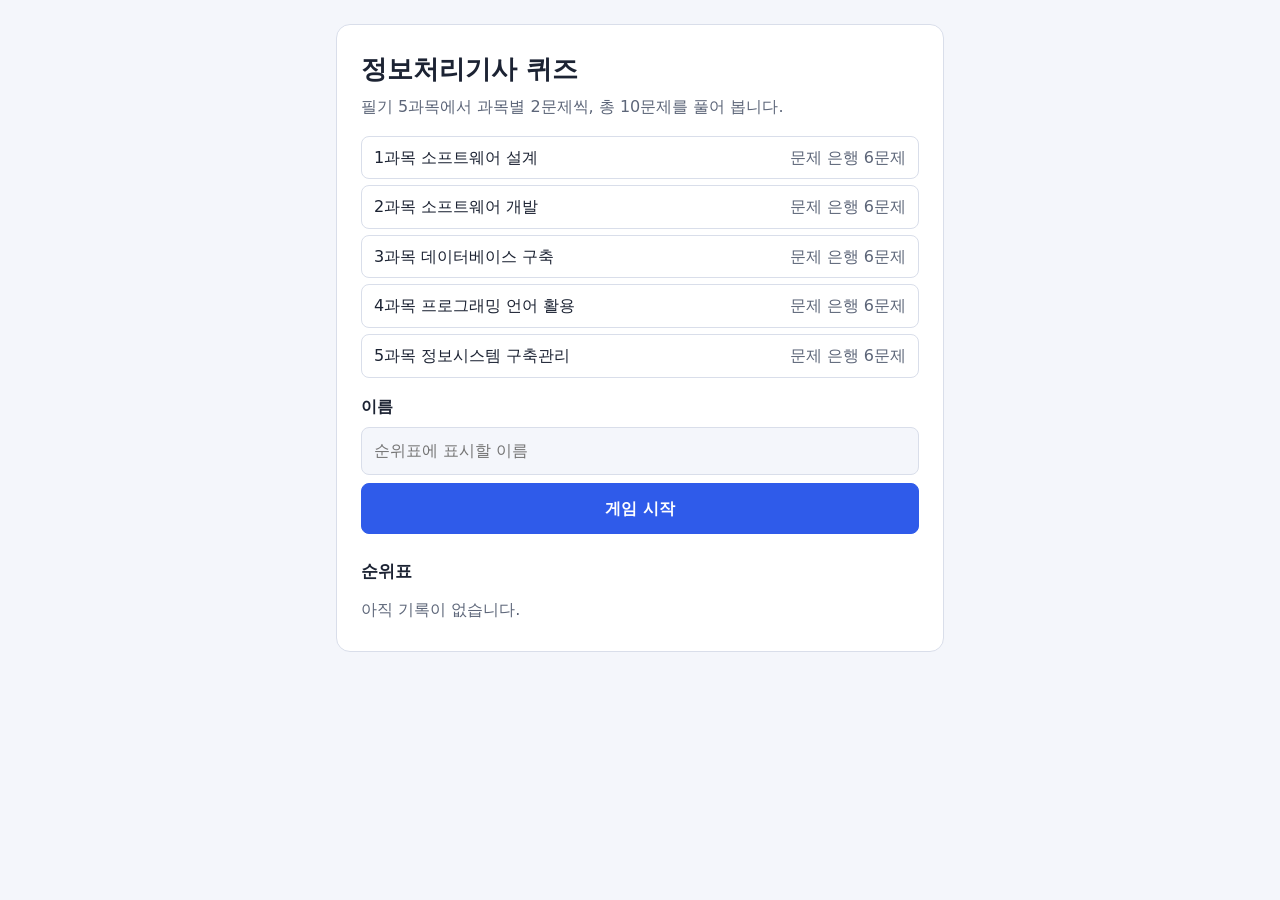
==== Study-03/index.html @ bbe4063f "정보처리기사 퀴즈 게임(Study-03) 추가: 5과목 30문제, 해설·순위표, 검증 가이드라인" ====
<!DOCTYPE html>
<html lang="ko">
<head>
  <meta charset="UTF-8">
  <meta name="viewport" content="width=device-width, initial-scale=1">
  <title>정보처리기사 퀴즈</title>
  <link rel="stylesheet" href="css/style.css">
</head>
<body>
  <main class="app">
    <!-- 시작 화면 -->
    <section id="screen-start" class="screen">
      <h1>정보처리기사 퀴즈</h1>
      <p class="lead">필기 5과목에서 과목별 2문제씩, 총 10문제를 풀어 봅니다.</p>
      <ul class="cat-list" id="cat-list"></ul>
      <form id="start-form" class="start-form">
        <label for="player-name">이름</label>
        <input id="player-name" type="text" maxlength="12" placeholder="순위표에 표시할 이름" autocomplete="off">
        <button type="submit" class="btn primary">게임 시작</button>
      </form>
      <h2>순위표</h2>
      <ol id="ranking-start" class="ranking"></ol>
    </section>

    <!-- 퀴즈 화면 -->
    <section id="screen-quiz" class="screen" hidden>
      <div class="quiz-head">
        <span id="quiz-progress">1 / 10</span>
        <span id="quiz-category" class="badge"></span>
        <span id="quiz-score">0점</span>
      </div>
      <div class="bar"><div id="quiz-bar" class="bar-fill"></div></div>
      <h2 id="quiz-question" class="question"></h2>
      <pre id="quiz-code" class="code" hidden></pre>
      <ul id="quiz-choices" class="choices"></ul>
      <div id="quiz-feedback" class="feedback" role="status" aria-live="polite" hidden>
        <strong id="feedback-title"></strong>
        <p id="feedback-text"></p>
      </div>
      <button id="btn-next" class="btn primary" hidden>다음 문제</button>
    </section>

    <!-- 결과 화면 -->
    <section id="screen-result" class="screen" hidden>
      <h1>결과</h1>
      <p id="result-summary" class="big"></p>
      <h2>과목별 정답</h2>
      <ul id="result-cats" class="cat-list"></ul>
      <h2>틀린 문제</h2>
      <ul id="result-wrong" class="wrong-list"></ul>
      <h2>순위표</h2>
      <ol id="ranking-result" class="ranking"></ol>
      <button id="btn-retry" class="btn primary">다시 도전</button>
    </section>
  </main>

  <script src="js/questions.js"></script>
  <script src="js/quiz-core.js"></script>
  <script src="js/app.js"></script>
</body>
</html>
---- Study-03/css/style.css ----
:root {
  --bg: #f4f6fb;
  --card: #ffffff;
  --text: #1c2333;
  --muted: #5d6679;
  --line: #d9deea;
  --accent: #2f5bea;
  --accent-text: #ffffff;
  --ok: #17803d;
  --ok-bg: #e4f6ea;
  --bad: #b42318;
  --bad-bg: #fde9e7;
}
@media (prefers-color-scheme: dark) {
  :root {
    --bg: #12151d;
    --card: #1b2030;
    --text: #e8ebf4;
    --muted: #a0a8bd;
    --line: #32394f;
    --accent: #7b9bff;
    --accent-text: #0d1226;
    --ok: #62d68a;
    --ok-bg: #16301f;
    --bad: #ff8f84;
    --bad-bg: #3a1c19;
  }
}

* { box-sizing: border-box; }
body {
  margin: 0;
  background: var(--bg);
  color: var(--text);
  font-family: "Malgun Gothic", "Apple SD Gothic Neo", system-ui, sans-serif;
  line-height: 1.6;
}
.app {
  max-width: 640px;
  margin: 0 auto;
  padding: 24px 16px 48px;
}
.screen {
  background: var(--card);
  border: 1px solid var(--line);
  border-radius: 14px;
  padding: 24px;
}
[hidden] { display: none !important; }
h1 { margin: 0 0 4px; font-size: 1.6rem; }
h2 { margin: 24px 0 8px; font-size: 1.05rem; }
.lead { margin: 0 0 16px; color: var(--muted); }

.cat-list { list-style: none; padding: 0; margin: 0 0 16px; display: grid; gap: 6px; }
.cat-list li {
  display: flex; justify-content: space-between;
  padding: 8px 12px; border: 1px solid var(--line); border-radius: 8px;
}
.cat-list .muted { color: var(--muted); }

.start-form { display: grid; gap: 8px; }
.start-form label { font-weight: 600; }
.start-form input {
  padding: 10px 12px; font: inherit; color: inherit; background: var(--bg);
  border: 1px solid var(--line); border-radius: 8px;
}

.btn {
  font: inherit; font-weight: 600; cursor: pointer;
  padding: 12px 18px; border-radius: 8px; border: 1px solid var(--line);
  background: var(--card); color: var(--text);
}
.btn.primary { background: var(--accent); color: var(--accent-text); border-color: var(--accent); }
.btn:focus-visible, .choice:focus-visible, input:focus-visible { outline: 3px solid var(--accent); outline-offset: 2px; }
#btn-next, #btn-retry { margin-top: 16px; width: 100%; }

.quiz-head { display: flex; justify-content: space-between; align-items: center; gap: 8px; font-weight: 600; }
.badge {
  padding: 2px 10px; border-radius: 999px; font-size: .85rem;
  border: 1px solid var(--accent); color: var(--accent);
}
.bar { height: 6px; background: var(--line); border-radius: 3px; margin: 10px 0 4px; overflow: hidden; }
.bar-fill { height: 100%; width: 0; background: var(--accent); transition: width .25s; }
.question { margin: 20px 0 12px; font-size: 1.15rem; line-height: 1.5; }
.code {
  margin: 0 0 12px; padding: 12px 14px; overflow-x: auto;
  background: var(--bg); border: 1px solid var(--line); border-radius: 8px;
  font: .9rem/1.5 Consolas, "D2Coding", monospace;
}

.choices { list-style: none; padding: 0; margin: 0; display: grid; gap: 8px; }
.choice {
  width: 100%; text-align: left; font: inherit; color: inherit; cursor: pointer;
  padding: 12px 14px; border-radius: 8px; border: 1px solid var(--line); background: var(--card);
  display: flex; gap: 10px;
}
.choice:hover:not(:disabled) { border-color: var(--accent); }
.choice .no { font-weight: 700; color: var(--muted); min-width: 1.2em; }
.choice:disabled { cursor: default; }
/* 색만으로 구분하지 않도록 ✔/✖ 표시를 함께 붙인다 */
.choice.correct { background: var(--ok-bg); border-color: var(--ok); }
.choice.correct::after { content: "✔ 정답"; margin-left: auto; color: var(--ok); font-weight: 700; }
.choice.wrong { background: var(--bad-bg); border-color: var(--bad); }
.choice.wrong::after { content: "✖ 내가 고른 답"; margin-left: auto; color: var(--bad); font-weight: 700; }

.feedback { margin-top: 16px; padding: 12px 14px; border-radius: 8px; }
.feedback.ok { background: var(--ok-bg); color: var(--ok); }
.feedback.bad { background: var(--bad-bg); color: var(--bad); }
.feedback p { margin: 4px 0 0; color: var(--text); }

.big { font-size: 1.3rem; font-weight: 700; margin: 8px 0; }
.wrong-list { padding-left: 18px; margin: 0; display: grid; gap: 10px; }
.wrong-list .ans { color: var(--ok); font-weight: 600; }
.wrong-list small { color: var(--muted); display: block; }

.ranking { padding-left: 24px; margin: 0; }
.ranking li { padding: 4px 0; }
.ranking .me { font-weight: 700; color: var(--accent); }
.ranking .meta { color: var(--muted); font-size: .9rem; }
.empty { color: var(--muted); list-style: none; margin-left: -24px; }

@media (prefers-reduced-motion: reduce) { .bar-fill { transition: none; } }
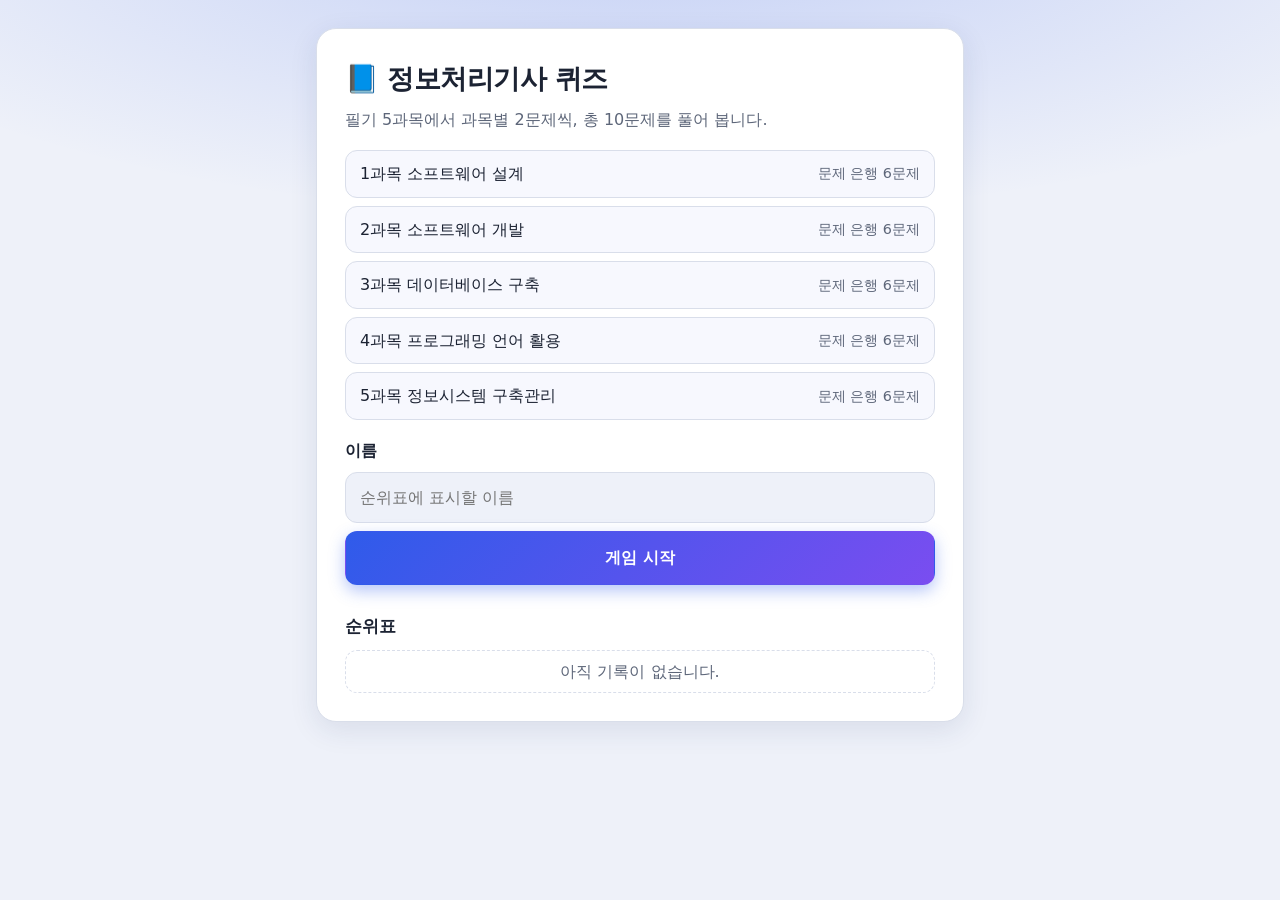
==== commit 6a74732a: "Study-03 UI 개선: 그라데이션 테마, 원형 번호 보기, 순위 메달, 과목별 막대, 결과 제목" ====
--- a/Study-03/index.html
+++ b/Study-03/index.html
@@ -10,7 +10,7 @@
   <main class="app">
     <!-- 시작 화면 -->
     <section id="screen-start" class="screen">
-      <h1>정보처리기사 퀴즈</h1>
+      <h1>📘 정보처리기사 퀴즈</h1>
       <p class="lead">필기 5과목에서 과목별 2문제씩, 총 10문제를 풀어 봅니다.</p>
       <ul class="cat-list" id="cat-list"></ul>
       <form id="start-form" class="start-form">
@@ -42,7 +42,7 @@
 
     <!-- 결과 화면 -->
     <section id="screen-result" class="screen" hidden>
-      <h1>결과</h1>
+      <h1 id="result-title">결과</h1>
       <p id="result-summary" class="big"></p>
       <h2>과목별 정답</h2>
       <ul id="result-cats" class="cat-list"></ul>
--- a/Study-03/css/style.css
+++ b/Study-03/css/style.css
@@ -1,122 +1,175 @@
 :root {
-  --bg: #f4f6fb;
+  --bg: #eef1f9;
   --card: #ffffff;
   --text: #1c2333;
   --muted: #5d6679;
   --line: #d9deea;
   --accent: #2f5bea;
+  --accent-2: #7a4df0;
   --accent-text: #ffffff;
   --ok: #17803d;
   --ok-bg: #e4f6ea;
   --bad: #b42318;
   --bad-bg: #fde9e7;
+  --shadow: 0 8px 28px rgba(30, 45, 100, .10);
 }
 @media (prefers-color-scheme: dark) {
   :root {
-    --bg: #12151d;
+    --bg: #0e1118;
     --card: #1b2030;
     --text: #e8ebf4;
     --muted: #a0a8bd;
     --line: #32394f;
     --accent: #7b9bff;
+    --accent-2: #a98bff;
     --accent-text: #0d1226;
     --ok: #62d68a;
     --ok-bg: #16301f;
     --bad: #ff8f84;
     --bad-bg: #3a1c19;
+    --shadow: 0 8px 28px rgba(0, 0, 0, .4);
   }
 }
 
 * { box-sizing: border-box; }
 body {
   margin: 0;
+  min-height: 100vh;
   background: var(--bg);
+  background-image: radial-gradient(900px 300px at 50% -80px, color-mix(in srgb, var(--accent) 22%, transparent), transparent);
+  background-repeat: no-repeat;
   color: var(--text);
-  font-family: "Malgun Gothic", "Apple SD Gothic Neo", system-ui, sans-serif;
+  font-family: "Pretendard", "Malgun Gothic", "Apple SD Gothic Neo", system-ui, sans-serif;
   line-height: 1.6;
 }
-.app {
-  max-width: 640px;
-  margin: 0 auto;
-  padding: 24px 16px 48px;
-}
+.app { max-width: 680px; margin: 0 auto; padding: 28px 16px 56px; }
 .screen {
   background: var(--card);
   border: 1px solid var(--line);
-  border-radius: 14px;
-  padding: 24px;
+  border-radius: 20px;
+  padding: 28px;
+  box-shadow: var(--shadow);
+  animation: rise .35s ease;
 }
+@keyframes rise { from { opacity: 0; transform: translateY(8px); } to { opacity: 1; transform: none; } }
 [hidden] { display: none !important; }
-h1 { margin: 0 0 4px; font-size: 1.6rem; }
-h2 { margin: 24px 0 8px; font-size: 1.05rem; }
-.lead { margin: 0 0 16px; color: var(--muted); }
+h1 { margin: 0 0 6px; font-size: 1.7rem; letter-spacing: -.02em; }
+h2 { margin: 28px 0 10px; font-size: 1.05rem; }
+.lead { margin: 0 0 18px; color: var(--muted); }
 
-.cat-list { list-style: none; padding: 0; margin: 0 0 16px; display: grid; gap: 6px; }
+.cat-list { list-style: none; padding: 0; margin: 0 0 18px; display: grid; gap: 8px; }
 .cat-list li {
-  display: flex; justify-content: space-between;
-  padding: 8px 12px; border: 1px solid var(--line); border-radius: 8px;
+  display: flex; justify-content: space-between; align-items: center; flex-wrap: wrap; gap: 4px 12px;
+  padding: 10px 14px; border: 1px solid var(--line); border-radius: 12px;
+  background: color-mix(in srgb, var(--accent) 4%, var(--card));
 }
-.cat-list .muted { color: var(--muted); }
+.cat-list .muted { color: var(--muted); font-size: .9rem; }
+.mini-bar { flex-basis: 100%; height: 6px; border-radius: 3px; background: var(--line); overflow: hidden; position: relative; }
+.mini-bar::after {
+  content: ""; position: absolute; inset: 0 auto 0 0; width: var(--pct);
+  background: linear-gradient(90deg, var(--accent), var(--accent-2)); border-radius: 3px;
+}
 
 .start-form { display: grid; gap: 8px; }
 .start-form label { font-weight: 600; }
 .start-form input {
-  padding: 10px 12px; font: inherit; color: inherit; background: var(--bg);
-  border: 1px solid var(--line); border-radius: 8px;
+  padding: 12px 14px; font: inherit; color: inherit; background: var(--bg);
+  border: 1px solid var(--line); border-radius: 12px;
 }
 
 .btn {
-  font: inherit; font-weight: 600; cursor: pointer;
-  padding: 12px 18px; border-radius: 8px; border: 1px solid var(--line);
+  font: inherit; font-weight: 700; cursor: pointer;
+  padding: 13px 18px; border-radius: 12px; border: 1px solid var(--line);
   background: var(--card); color: var(--text);
+  transition: transform .12s, filter .12s;
 }
-.btn.primary { background: var(--accent); color: var(--accent-text); border-color: var(--accent); }
+.btn:hover { transform: translateY(-1px); }
+.btn:active { transform: none; }
+.btn.primary {
+  background: linear-gradient(135deg, var(--accent), var(--accent-2));
+  color: var(--accent-text); border-color: transparent;
+  box-shadow: 0 6px 16px color-mix(in srgb, var(--accent) 35%, transparent);
+}
+.btn.primary:hover { filter: brightness(1.06); }
 .btn:focus-visible, .choice:focus-visible, input:focus-visible { outline: 3px solid var(--accent); outline-offset: 2px; }
-#btn-next, #btn-retry { margin-top: 16px; width: 100%; }
+#btn-next, #btn-retry { margin-top: 18px; width: 100%; }
 
-.quiz-head { display: flex; justify-content: space-between; align-items: center; gap: 8px; font-weight: 600; }
+.quiz-head { display: flex; justify-content: space-between; align-items: center; gap: 8px; font-weight: 700; }
+#quiz-score { color: var(--accent); }
 .badge {
-  padding: 2px 10px; border-radius: 999px; font-size: .85rem;
-  border: 1px solid var(--accent); color: var(--accent);
+  padding: 3px 12px; border-radius: 999px; font-size: .85rem;
+  background: color-mix(in srgb, var(--accent) 12%, transparent); color: var(--accent);
 }
-.bar { height: 6px; background: var(--line); border-radius: 3px; margin: 10px 0 4px; overflow: hidden; }
-.bar-fill { height: 100%; width: 0; background: var(--accent); transition: width .25s; }
-.question { margin: 20px 0 12px; font-size: 1.15rem; line-height: 1.5; }
+.bar { height: 8px; background: var(--line); border-radius: 4px; margin: 12px 0 4px; overflow: hidden; }
+.bar-fill { height: 100%; width: 0; background: linear-gradient(90deg, var(--accent), var(--accent-2)); border-radius: 4px; transition: width .35s; }
+.question { margin: 22px 0 14px; font-size: 1.2rem; line-height: 1.5; }
 .code {
-  margin: 0 0 12px; padding: 12px 14px; overflow-x: auto;
-  background: var(--bg); border: 1px solid var(--line); border-radius: 8px;
-  font: .9rem/1.5 Consolas, "D2Coding", monospace;
+  margin: 0 0 14px; padding: 14px 16px; overflow-x: auto;
+  background: var(--bg); border: 1px solid var(--line); border-left: 4px solid var(--accent); border-radius: 10px;
+  font: .9rem/1.55 Consolas, "D2Coding", monospace;
 }
 
-.choices { list-style: none; padding: 0; margin: 0; display: grid; gap: 8px; }
+.choices { list-style: none; padding: 0; margin: 0; display: grid; gap: 10px; }
 .choice {
   width: 100%; text-align: left; font: inherit; color: inherit; cursor: pointer;
-  padding: 12px 14px; border-radius: 8px; border: 1px solid var(--line); background: var(--card);
-  display: flex; gap: 10px;
+  padding: 13px 14px; border-radius: 12px; border: 1.5px solid var(--line); background: var(--card);
+  display: flex; align-items: center; gap: 12px;
+  transition: border-color .12s, transform .12s, background .12s;
 }
-.choice:hover:not(:disabled) { border-color: var(--accent); }
-.choice .no { font-weight: 700; color: var(--muted); min-width: 1.2em; }
+.choice:hover:not(:disabled) { border-color: var(--accent); transform: translateX(3px); background: color-mix(in srgb, var(--accent) 5%, var(--card)); }
+.choice .no {
+  flex: none; width: 28px; height: 28px; display: grid; place-items: center;
+  border-radius: 50%; font-size: .85rem; font-weight: 700; color: var(--muted);
+  background: var(--bg); border: 1px solid var(--line);
+}
 .choice:disabled { cursor: default; }
 /* 색만으로 구분하지 않도록 ✔/✖ 표시를 함께 붙인다 */
 .choice.correct { background: var(--ok-bg); border-color: var(--ok); }
-.choice.correct::after { content: "✔ 정답"; margin-left: auto; color: var(--ok); font-weight: 700; }
-.choice.wrong { background: var(--bad-bg); border-color: var(--bad); }
-.choice.wrong::after { content: "✖ 내가 고른 답"; margin-left: auto; color: var(--bad); font-weight: 700; }
+.choice.correct .no { background: var(--ok); color: var(--bg); border-color: var(--ok); }
+.choice.correct::after { content: "✔ 정답"; margin-left: auto; color: var(--ok); font-weight: 700; white-space: nowrap; }
+.choice.wrong { background: var(--bad-bg); border-color: var(--bad); animation: shake .3s; }
+.choice.wrong .no { background: var(--bad); color: var(--bg); border-color: var(--bad); }
+.choice.wrong::after { content: "✖ 내가 고른 답"; margin-left: auto; color: var(--bad); font-weight: 700; white-space: nowrap; }
+@keyframes shake { 25% { transform: translateX(-5px); } 75% { transform: translateX(5px); } }
 
-.feedback { margin-top: 16px; padding: 12px 14px; border-radius: 8px; }
+.feedback { margin-top: 18px; padding: 14px 16px; border-radius: 12px; border-left: 4px solid currentColor; animation: rise .25s ease; }
 .feedback.ok { background: var(--ok-bg); color: var(--ok); }
 .feedback.bad { background: var(--bad-bg); color: var(--bad); }
 .feedback p { margin: 4px 0 0; color: var(--text); }
 
-.big { font-size: 1.3rem; font-weight: 700; margin: 8px 0; }
-.wrong-list { padding-left: 18px; margin: 0; display: grid; gap: 10px; }
+.big {
+  font-size: 1.15rem; font-weight: 700; margin: 12px 0; padding: 16px 18px; border-radius: 14px;
+  background: color-mix(in srgb, var(--accent) 10%, var(--card)); border: 1px solid color-mix(in srgb, var(--accent) 30%, var(--line));
+}
+.wrong-list { padding: 0; list-style: none; margin: 0; display: grid; gap: 10px; }
+.wrong-list li { padding: 12px 14px; border: 1px solid var(--line); border-left: 4px solid var(--bad); border-radius: 10px; }
 .wrong-list .ans { color: var(--ok); font-weight: 600; }
-.wrong-list small { color: var(--muted); display: block; }
+.wrong-list small { color: var(--muted); display: block; margin-top: 4px; }
 
-.ranking { padding-left: 24px; margin: 0; }
-.ranking li { padding: 4px 0; }
-.ranking .me { font-weight: 700; color: var(--accent); }
-.ranking .meta { color: var(--muted); font-size: .9rem; }
-.empty { color: var(--muted); list-style: none; margin-left: -24px; }
+.ranking { list-style: none; padding: 0; margin: 0; display: grid; gap: 6px; counter-reset: rank; }
+.ranking li {
+  counter-increment: rank;
+  display: grid; grid-template-columns: 32px 1fr auto; align-items: center; gap: 0 10px;
+  padding: 8px 12px; border: 1px solid var(--line); border-radius: 12px;
+}
+.ranking li::before {
+  content: counter(rank); grid-row: span 2; width: 28px; height: 28px; display: grid; place-items: center;
+  border-radius: 50%; font-size: .85rem; font-weight: 700; background: var(--bg); color: var(--muted);
+}
+.ranking li:nth-child(1)::before { content: "🥇"; background: none; font-size: 1.3rem; }
+.ranking li:nth-child(2)::before { content: "🥈"; background: none; font-size: 1.3rem; }
+.ranking li:nth-child(3)::before { content: "🥉"; background: none; font-size: 1.3rem; }
+.ranking .name { font-weight: 600; overflow-wrap: anywhere; }
+.ranking .score { font-weight: 700; color: var(--accent); }
+.ranking .meta { grid-column: 2 / 4; color: var(--muted); font-size: .85rem; }
+.ranking li.me { border-color: var(--accent); background: color-mix(in srgb, var(--accent) 8%, var(--card)); }
+.ranking li.empty { display: block; color: var(--muted); border-style: dashed; text-align: center; }
+.ranking li.empty::before { content: none; }
 
-@media (prefers-reduced-motion: reduce) { .bar-fill { transition: none; } }
+@media (max-width: 480px) {
+  .screen { padding: 20px 16px; border-radius: 16px; }
+  .choice.correct::after, .choice.wrong::after { white-space: normal; text-align: right; font-size: .85rem; }
+}
+@media (prefers-reduced-motion: reduce) {
+  *, *::before, *::after { animation: none !important; transition: none !important; }
+}
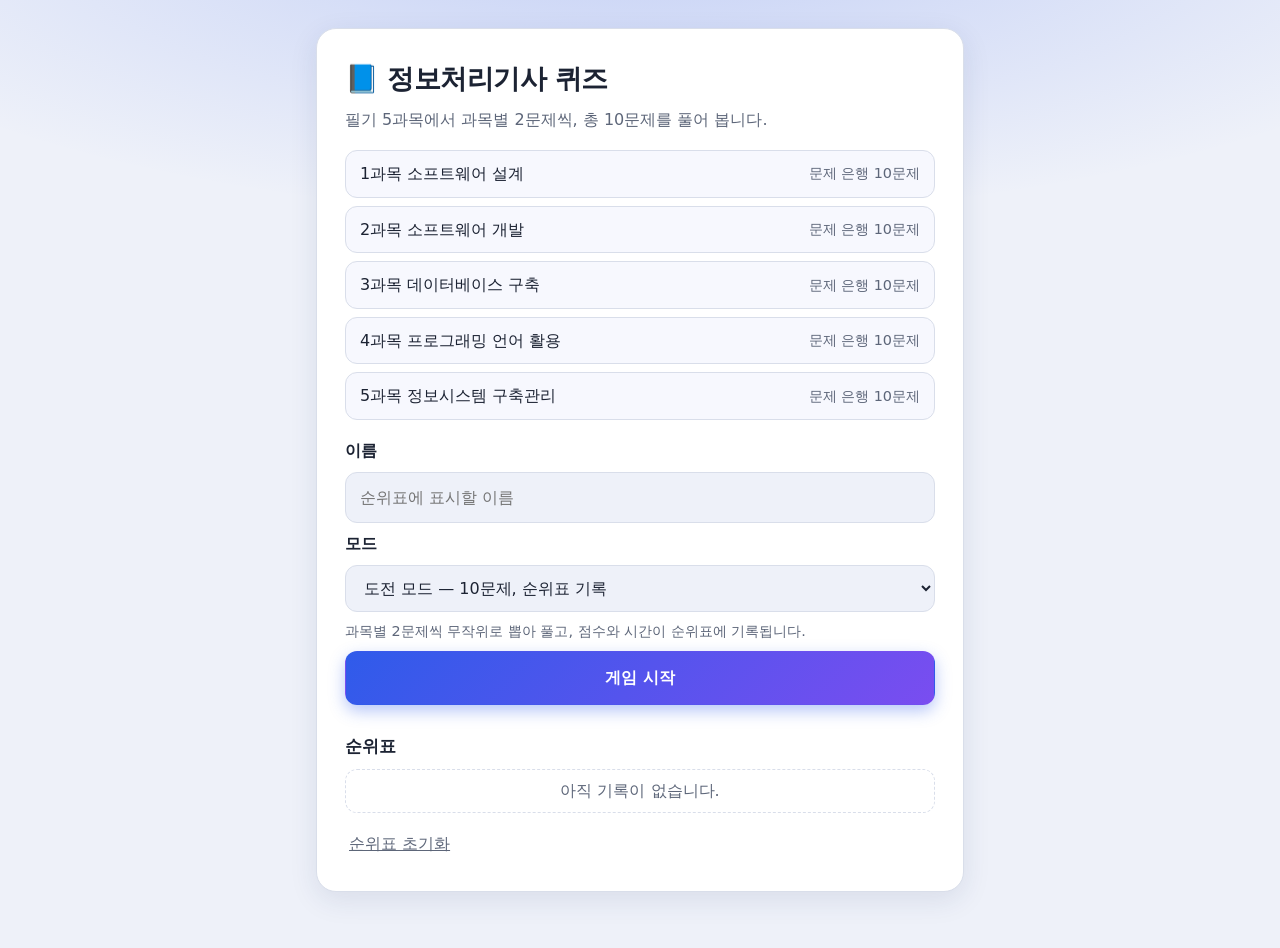
==== commit 11519e77: "개선" ====
--- a/Study-03/index.html
+++ b/Study-03/index.html
@@ -16,10 +16,14 @@
       <form id="start-form" class="start-form">
         <label for="player-name">이름</label>
         <input id="player-name" type="text" maxlength="12" placeholder="순위표에 표시할 이름" autocomplete="off">
+        <label for="mode">모드</label>
+        <select id="mode"></select>
+        <p id="mode-hint" class="hint"></p>
         <button type="submit" class="btn primary">게임 시작</button>
       </form>
       <h2>순위표</h2>
       <ol id="ranking-start" class="ranking"></ol>
+      <button id="btn-reset-rank" type="button" class="btn link">순위표 초기화</button>
     </section>
 
     <!-- 퀴즈 화면 -->
@@ -27,6 +31,7 @@
       <div class="quiz-head">
         <span id="quiz-progress">1 / 10</span>
         <span id="quiz-category" class="badge"></span>
+        <span id="quiz-time" class="muted" aria-label="경과 시간">0초</span>
         <span id="quiz-score">0점</span>
       </div>
       <div class="bar"><div id="quiz-bar" class="bar-fill"></div></div>
@@ -48,8 +53,11 @@
       <ul id="result-cats" class="cat-list"></ul>
       <h2>틀린 문제</h2>
       <ul id="result-wrong" class="wrong-list"></ul>
-      <h2>순위표</h2>
-      <ol id="ranking-result" class="ranking"></ol>
+      <div id="ranking-section">
+        <h2>순위표</h2>
+        <ol id="ranking-result" class="ranking"></ol>
+      </div>
+      <button id="btn-retry-wrong" class="btn" hidden>틀린 문제만 다시 풀기</button>
       <button id="btn-retry" class="btn primary">다시 도전</button>
     </section>
   </main>
--- a/Study-03/css/style.css
+++ b/Study-03/css/style.css
@@ -72,7 +72,7 @@
 
 .start-form { display: grid; gap: 8px; }
 .start-form label { font-weight: 600; }
-.start-form input {
+.start-form input, .start-form select {
   padding: 12px 14px; font: inherit; color: inherit; background: var(--bg);
   border: 1px solid var(--line); border-radius: 12px;
 }
@@ -91,8 +91,8 @@
   box-shadow: 0 6px 16px color-mix(in srgb, var(--accent) 35%, transparent);
 }
 .btn.primary:hover { filter: brightness(1.06); }
-.btn:focus-visible, .choice:focus-visible, input:focus-visible { outline: 3px solid var(--accent); outline-offset: 2px; }
-#btn-next, #btn-retry { margin-top: 18px; width: 100%; }
+.btn:focus-visible, .choice:focus-visible, input:focus-visible, select:focus-visible, .link:focus-visible { outline: 3px solid var(--accent); outline-offset: 2px; }
+#btn-next, #btn-retry, #btn-retry-wrong { margin-top: 18px; width: 100%; }
 
 .quiz-head { display: flex; justify-content: space-between; align-items: center; gap: 8px; font-weight: 700; }
 #quiz-score { color: var(--accent); }
@@ -173,3 +173,9 @@
 @media (prefers-reduced-motion: reduce) {
   *, *::before, *::after { animation: none !important; transition: none !important; }
 }
+
+.hint { margin: 0; color: var(--muted); font-size: .9rem; }
+.muted { color: var(--muted); font-weight: 400; font-size: .9rem; }
+.btn.link { margin-top: 12px; padding: 6px 4px; border: 0; background: none; color: var(--muted); font-weight: 500; text-decoration: underline; }
+.btn.link:hover { transform: none; color: var(--bad); }
+.start-form select { appearance: auto; }
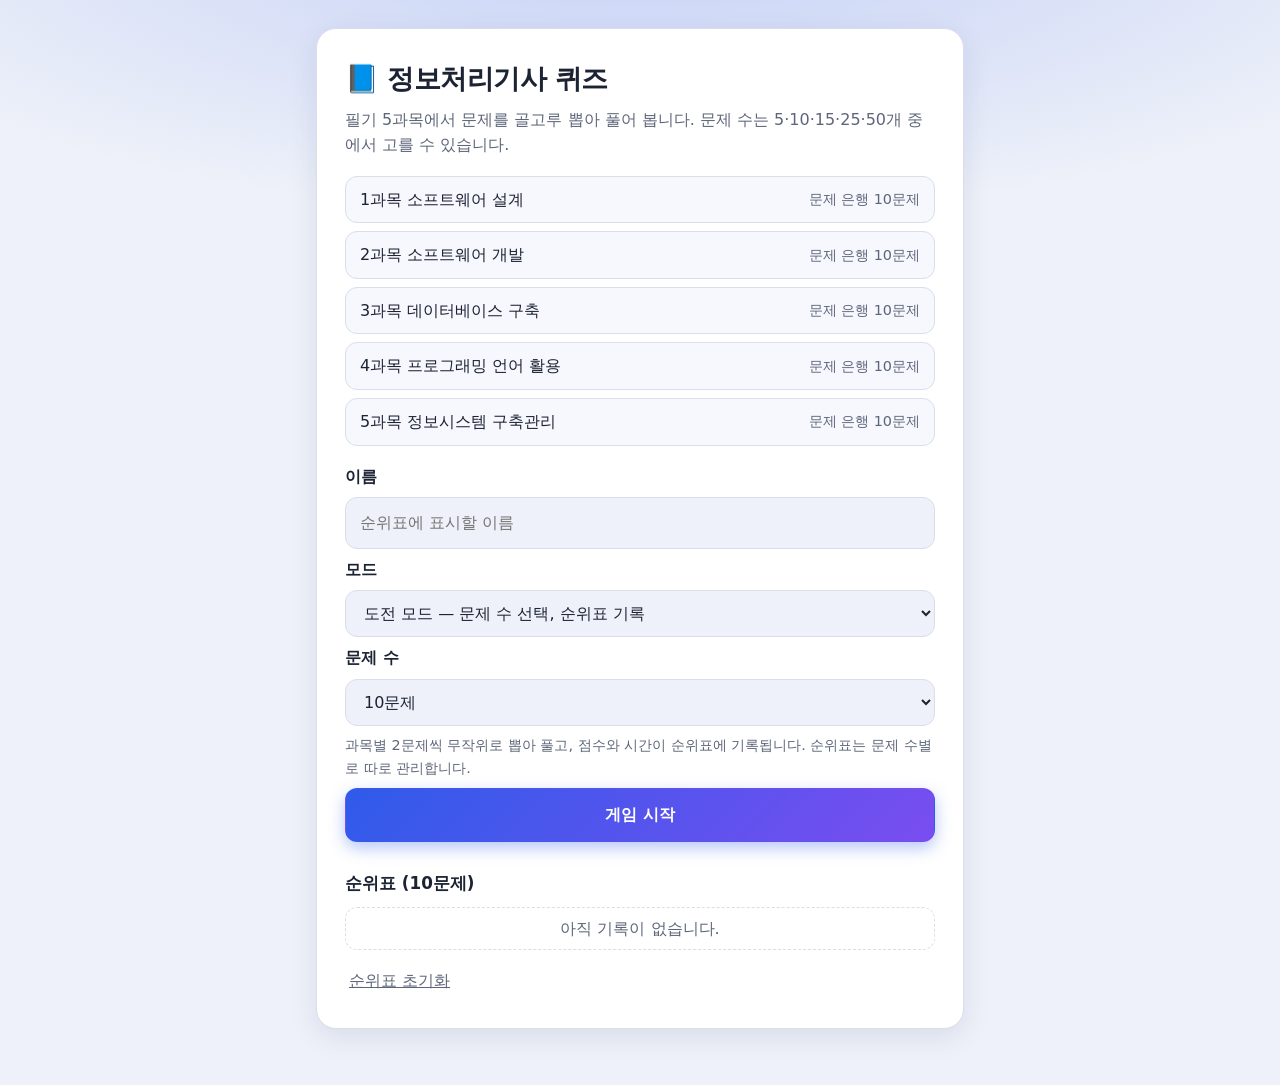
==== commit abd71ce7: "기능 추가" ====
--- a/Study-03/index.html
+++ b/Study-03/index.html
@@ -11,17 +11,19 @@
     <!-- 시작 화면 -->
     <section id="screen-start" class="screen">
       <h1>📘 정보처리기사 퀴즈</h1>
-      <p class="lead">필기 5과목에서 과목별 2문제씩, 총 10문제를 풀어 봅니다.</p>
+      <p class="lead">필기 5과목에서 문제를 골고루 뽑아 풀어 봅니다. 문제 수는 5·10·15·25·50개 중에서 고를 수 있습니다.</p>
       <ul class="cat-list" id="cat-list"></ul>
       <form id="start-form" class="start-form">
         <label for="player-name">이름</label>
         <input id="player-name" type="text" maxlength="12" placeholder="순위표에 표시할 이름" autocomplete="off">
         <label for="mode">모드</label>
         <select id="mode"></select>
+        <label for="count" id="count-label">문제 수</label>
+        <select id="count"></select>
         <p id="mode-hint" class="hint"></p>
         <button type="submit" class="btn primary">게임 시작</button>
       </form>
-      <h2>순위표</h2>
+      <h2 id="ranking-title">순위표</h2>
       <ol id="ranking-start" class="ranking"></ol>
       <button id="btn-reset-rank" type="button" class="btn link">순위표 초기화</button>
     </section>
@@ -54,7 +56,7 @@
       <h2>틀린 문제</h2>
       <ul id="result-wrong" class="wrong-list"></ul>
       <div id="ranking-section">
-        <h2>순위표</h2>
+        <h2 id="ranking-result-title">순위표</h2>
         <ol id="ranking-result" class="ranking"></ol>
       </div>
       <button id="btn-retry-wrong" class="btn" hidden>틀린 문제만 다시 풀기</button>
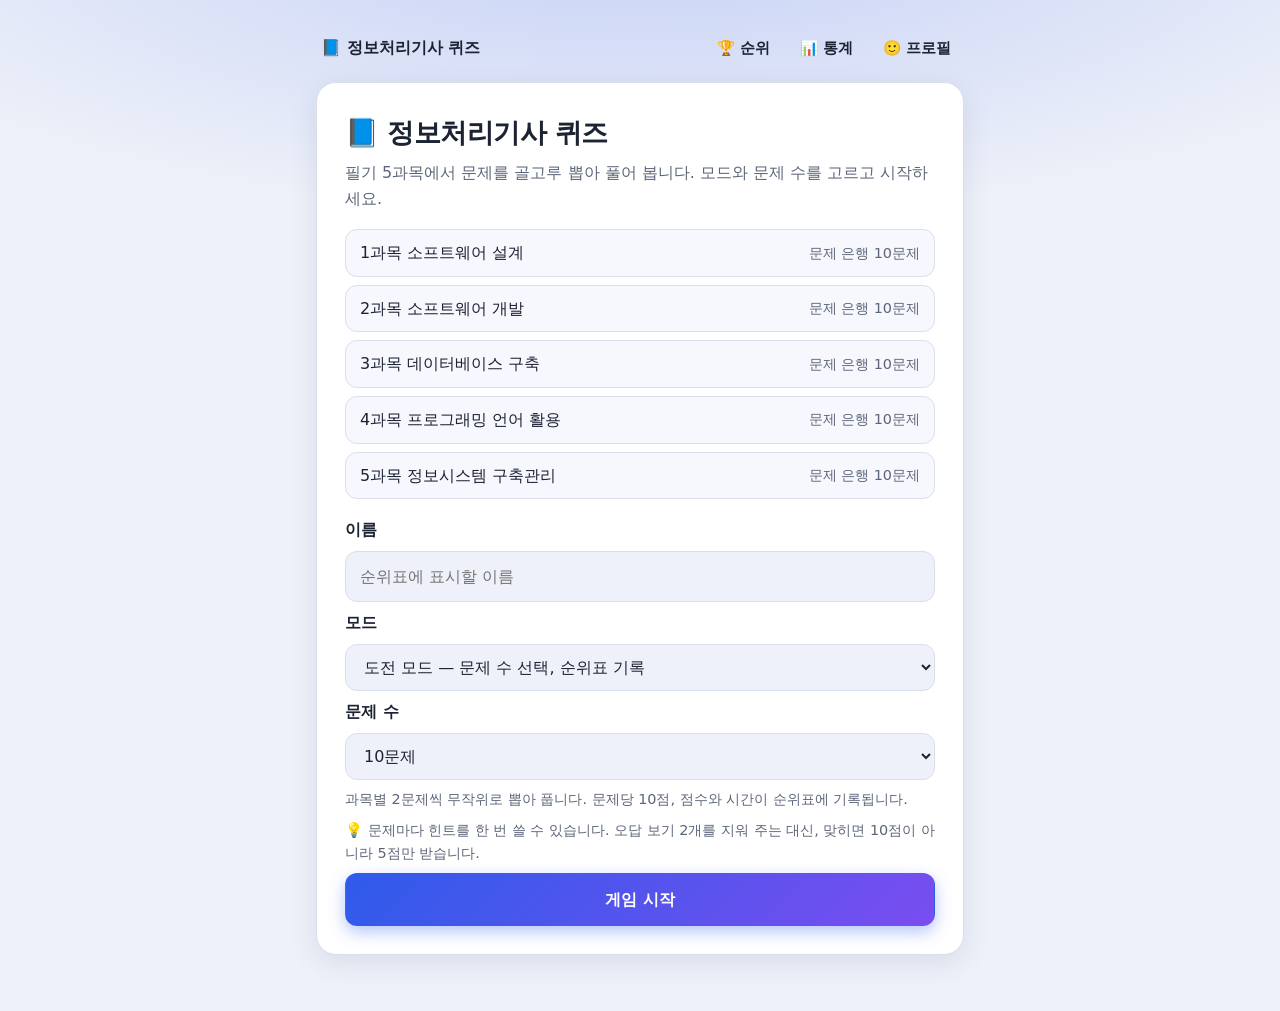
==== commit 72a513f8: "Study-03 8·9주차 반영: 스피드 퀴즈·힌트·난이도, 순위·통계·프로필, 커스텀 명령어와 선생님 모드 - 스피드 퀴즈(문제당 15초, 속도 보너스), 힌트(보기 2개 지우기" ====
--- a/Study-03/index.html
+++ b/Study-03/index.html
@@ -8,10 +8,20 @@
 </head>
 <body>
   <main class="app">
+    <!-- 상단 메뉴 (퀴즈 푸는 중에는 숨김) -->
+    <header id="topbar" class="topbar">
+      <button type="button" class="brand" data-go="start">📘 정보처리기사 퀴즈</button>
+      <nav class="nav" aria-label="메뉴">
+        <button type="button" class="nav-btn" data-go="ranking">🏆 순위</button>
+        <button type="button" class="nav-btn" data-go="stats">📊 통계</button>
+        <button type="button" class="nav-btn" data-go="profile"><span id="nav-avatar">🙂</span> <span id="nav-name">프로필</span></button>
+      </nav>
+    </header>
+
     <!-- 시작 화면 -->
     <section id="screen-start" class="screen">
       <h1>📘 정보처리기사 퀴즈</h1>
-      <p class="lead">필기 5과목에서 문제를 골고루 뽑아 풀어 봅니다. 문제 수는 5·10·15·25·50개 중에서 고를 수 있습니다.</p>
+      <p class="lead">필기 5과목에서 문제를 골고루 뽑아 풀어 봅니다. 모드와 문제 수를 고르고 시작하세요.</p>
       <ul class="cat-list" id="cat-list"></ul>
       <form id="start-form" class="start-form">
         <label for="player-name">이름</label>
@@ -21,25 +31,31 @@
         <label for="count" id="count-label">문제 수</label>
         <select id="count"></select>
         <p id="mode-hint" class="hint"></p>
+        <p class="hint">💡 문제마다 힌트를 한 번 쓸 수 있습니다. 오답 보기 2개를 지워 주는 대신, 맞히면 10점이 아니라 5점만 받습니다.</p>
         <button type="submit" class="btn primary">게임 시작</button>
       </form>
-      <h2 id="ranking-title">순위표</h2>
-      <ol id="ranking-start" class="ranking"></ol>
-      <button id="btn-reset-rank" type="button" class="btn link">순위표 초기화</button>
     </section>
 
     <!-- 퀴즈 화면 -->
     <section id="screen-quiz" class="screen" hidden>
       <div class="quiz-head">
         <span id="quiz-progress">1 / 10</span>
-        <span id="quiz-category" class="badge"></span>
+        <span class="badges">
+          <span id="quiz-category" class="badge"></span>
+          <span id="quiz-difficulty" class="badge level"></span>
+        </span>
         <span id="quiz-time" class="muted" aria-label="경과 시간">0초</span>
         <span id="quiz-score">0점</span>
       </div>
       <div class="bar"><div id="quiz-bar" class="bar-fill"></div></div>
+      <div id="speed-wrap" class="speed" hidden>
+        <div class="bar speed-bar"><div id="speed-bar" class="bar-fill"></div></div>
+        <span id="speed-left" class="speed-left" aria-live="off">15초</span>
+      </div>
       <h2 id="quiz-question" class="question"></h2>
       <pre id="quiz-code" class="code" hidden></pre>
       <ul id="quiz-choices" class="choices"></ul>
+      <button id="btn-hint" type="button" class="btn hint-btn">💡 힌트 — 보기 2개 지우기 (맞히면 5점)</button>
       <div id="quiz-feedback" class="feedback" role="status" aria-live="polite" hidden>
         <strong id="feedback-title"></strong>
         <p id="feedback-text"></p>
@@ -51,6 +67,7 @@
     <section id="screen-result" class="screen" hidden>
       <h1 id="result-title">결과</h1>
       <p id="result-summary" class="big"></p>
+      <ul id="result-chips" class="chips"></ul>
       <h2>과목별 정답</h2>
       <ul id="result-cats" class="cat-list"></ul>
       <h2>틀린 문제</h2>
@@ -60,7 +77,75 @@
         <ol id="ranking-result" class="ranking"></ol>
       </div>
       <button id="btn-retry-wrong" class="btn" hidden>틀린 문제만 다시 풀기</button>
+      <div class="row">
+        <button id="btn-show-ranking" class="btn">🏆 순위 확인</button>
+        <button id="btn-show-stats" class="btn">📊 내 통계</button>
+      </div>
       <button id="btn-retry" class="btn primary">다시 도전</button>
+    </section>
+
+    <!-- 순위표(리더보드) 화면 -->
+    <section id="screen-ranking" class="screen" hidden>
+      <h1>🏆 순위표</h1>
+      <p class="lead">모드와 문제 수가 같은 기록끼리 비교합니다. 점수가 같으면 시간이 짧은 순입니다.</p>
+      <div class="filters">
+        <label>모드
+          <select id="rank-mode">
+            <option value="challenge">도전 모드</option>
+            <option value="speed">스피드 퀴즈</option>
+          </select>
+        </label>
+        <label>문제 수 <select id="rank-count"></select></label>
+      </div>
+      <ol id="ranking-board" class="ranking"></ol>
+      <button id="btn-reset-rank" type="button" class="btn link">순위표 전체 초기화</button>
+    </section>
+
+    <!-- 통계 대시보드 화면 -->
+    <section id="screen-stats" class="screen" hidden>
+      <h1 id="stats-title">📊 내 통계</h1>
+      <p id="stats-lead" class="lead"></p>
+      <div id="stats-empty" class="empty-box" hidden>아직 플레이 기록이 없습니다. 퀴즈를 한 번 풀어 보세요.</div>
+      <div id="stats-body">
+        <div id="stats-tiles" class="tiles"></div>
+        <p id="stats-goal" class="goal"></p>
+        <h2>과목별 누적 정답률</h2>
+        <ul id="stats-cats" class="cat-list"></ul>
+        <h2>난이도별 정답률</h2>
+        <ul id="stats-diff" class="cat-list"></ul>
+        <h2>자주 틀린 문제</h2>
+        <ul id="stats-wrong" class="wrong-list"></ul>
+        <h2>최근 기록</h2>
+        <ul id="stats-recent" class="recent"></ul>
+      </div>
+      <div class="row">
+        <button id="btn-export" type="button" class="btn">⬇️ 기록 내보내기 (JSON)</button>
+        <button id="btn-clear-history" type="button" class="btn">내 기록 삭제</button>
+      </div>
+      <p class="hint">내보낸 JSON 파일을 <code>data/results/</code> 폴더에 모으면 선생님 모드(<code>/teacher-dashboard</code>)가 반 전체 보고서를 만듭니다.</p>
+    </section>
+
+    <!-- 프로필 화면 -->
+    <section id="screen-profile" class="screen" hidden>
+      <h1>🙂 프로필</h1>
+      <p class="lead">이름은 순위표와 통계에 쓰입니다. 통계는 이 브라우저에서 같은 이름으로 푼 기록을 모아 보여 줍니다.</p>
+      <form id="profile-form" class="start-form">
+        <label for="profile-name">이름</label>
+        <input id="profile-name" type="text" maxlength="12" placeholder="이름" autocomplete="off">
+        <fieldset class="avatars">
+          <legend>아바타</legend>
+          <div id="avatar-list" class="avatar-list"></div>
+        </fieldset>
+        <label for="profile-goal">목표 정답률</label>
+        <select id="profile-goal">
+          <option value="60">60% (필기 평균 합격선)</option>
+          <option value="70">70%</option>
+          <option value="80">80%</option>
+          <option value="90">90%</option>
+        </select>
+        <button type="submit" class="btn primary">저장</button>
+        <p id="profile-saved" class="hint" role="status" aria-live="polite"></p>
+      </form>
     </section>
   </main>
 
--- a/Study-03/css/style.css
+++ b/Study-03/css/style.css
@@ -179,3 +179,82 @@
 .btn.link { margin-top: 12px; padding: 6px 4px; border: 0; background: none; color: var(--muted); font-weight: 500; text-decoration: underline; }
 .btn.link:hover { transform: none; color: var(--bad); }
 .start-form select { appearance: auto; }
+
+/* ───── 상단 메뉴 ───── */
+.topbar { display: flex; justify-content: space-between; align-items: center; gap: 8px; flex-wrap: wrap; margin-bottom: 14px; }
+.brand, .nav-btn {
+  font: inherit; color: var(--text); background: none; border: 1px solid transparent; cursor: pointer;
+  padding: 6px 12px; border-radius: 999px;
+}
+.brand { font-weight: 800; padding-left: 4px; }
+.nav { display: flex; gap: 4px; flex-wrap: wrap; }
+.nav-btn { font-weight: 600; font-size: .92rem; }
+.nav-btn:hover, .brand:hover { background: color-mix(in srgb, var(--accent) 8%, transparent); }
+.nav-btn.active { background: var(--card); border-color: var(--line); color: var(--accent); box-shadow: var(--shadow); }
+.brand:focus-visible, .nav-btn:focus-visible { outline: 3px solid var(--accent); outline-offset: 2px; }
+#nav-name { max-width: 8em; overflow: hidden; text-overflow: ellipsis; white-space: nowrap; display: inline-block; vertical-align: bottom; }
+
+/* ───── 퀴즈: 난이도·스피드·힌트 ───── */
+.quiz-head { flex-wrap: wrap; }
+.badges { display: inline-flex; gap: 6px; flex-wrap: wrap; }
+.badge.level[data-level="1"] { background: var(--ok-bg); color: var(--ok); }
+.badge.level[data-level="3"] { background: var(--bad-bg); color: var(--bad); }
+.speed { display: flex; align-items: center; gap: 10px; margin-top: 6px; }
+.speed .speed-bar { flex: 1; margin: 0; }
+.speed-bar .bar-fill { transition: width .1s linear; }
+.speed-left { font-weight: 800; min-width: 3.2em; text-align: right; font-variant-numeric: tabular-nums; }
+.speed.urgent .bar-fill { background: var(--bad); }
+.speed.urgent .speed-left { color: var(--bad); }
+.hint-btn { margin-top: 12px; width: 100%; border-style: dashed; color: var(--muted); font-weight: 600; }
+.hint-btn:disabled { cursor: default; opacity: .55; transform: none; }
+.choice.removed { opacity: .35; text-decoration: line-through; }
+.choice.removed::after { content: "힌트로 제외"; margin-left: auto; font-size: .8rem; color: var(--muted); text-decoration: none; }
+
+/* ───── 결과·통계 ───── */
+.chips { list-style: none; padding: 0; margin: 0 0 6px; display: flex; flex-wrap: wrap; gap: 6px; }
+.chip { padding: 3px 12px; border-radius: 999px; border: 1px solid var(--line); font-size: .88rem; color: var(--muted); }
+.row { display: grid; grid-template-columns: 1fr 1fr; gap: 10px; margin-top: 18px; }
+.row + #btn-retry { margin-top: 10px; }
+.filters { display: flex; gap: 12px; flex-wrap: wrap; margin-bottom: 14px; }
+.filters label { display: grid; gap: 4px; font-weight: 600; font-size: .9rem; }
+.filters select {
+  padding: 9px 12px; font: inherit; color: inherit; background: var(--bg);
+  border: 1px solid var(--line); border-radius: 10px;
+}
+.tiles { display: grid; grid-template-columns: repeat(3, 1fr); gap: 10px; }
+.tile {
+  display: grid; gap: 2px; padding: 14px; border-radius: 14px; border: 1px solid var(--line);
+  background: color-mix(in srgb, var(--accent) 5%, var(--card));
+}
+.tile-value { font-size: 1.35rem; font-weight: 800; letter-spacing: -.02em; font-variant-numeric: tabular-nums; }
+.tile-label { color: var(--muted); font-size: .85rem; }
+.goal { margin: 14px 0 0; padding: 12px 14px; border-radius: 12px; background: var(--bg); font-weight: 600; }
+.recent { list-style: none; padding: 0; margin: 0; display: grid; gap: 6px; }
+.recent li {
+  display: grid; grid-template-columns: 6.5em 1fr auto; gap: 8px; align-items: center;
+  padding: 8px 12px; border: 1px solid var(--line); border-radius: 10px; font-size: .92rem;
+}
+.recent-mode { font-weight: 700; color: var(--accent); }
+.empty-box { padding: 24px; border: 1px dashed var(--line); border-radius: 14px; text-align: center; color: var(--muted); }
+.hint code { font-size: .85em; padding: 1px 5px; border-radius: 5px; background: var(--bg); }
+.btn:disabled { opacity: .5; cursor: default; transform: none; }
+
+/* ───── 프로필 ───── */
+.avatars { border: 0; padding: 0; margin: 4px 0; }
+.avatars legend { font-weight: 600; margin-bottom: 6px; padding: 0; }
+.avatar-list { display: flex; flex-wrap: wrap; gap: 8px; }
+.avatar { position: relative; cursor: pointer; }
+.avatar input { position: absolute; opacity: 0; inset: 0; margin: 0; cursor: pointer; }
+.avatar span {
+  display: grid; place-items: center; width: 48px; height: 48px; font-size: 1.5rem;
+  border-radius: 14px; border: 1.5px solid var(--line); background: var(--bg);
+}
+.avatar input:checked + span { border-color: var(--accent); background: color-mix(in srgb, var(--accent) 14%, var(--card)); }
+.avatar input:focus-visible + span { outline: 3px solid var(--accent); outline-offset: 2px; }
+
+@media (max-width: 480px) {
+  .tiles { grid-template-columns: repeat(2, 1fr); }
+  .recent li { grid-template-columns: 1fr auto; }
+  .recent li .muted { grid-column: 1 / -1; }
+  .nav-btn { padding: 6px 9px; }
+}
